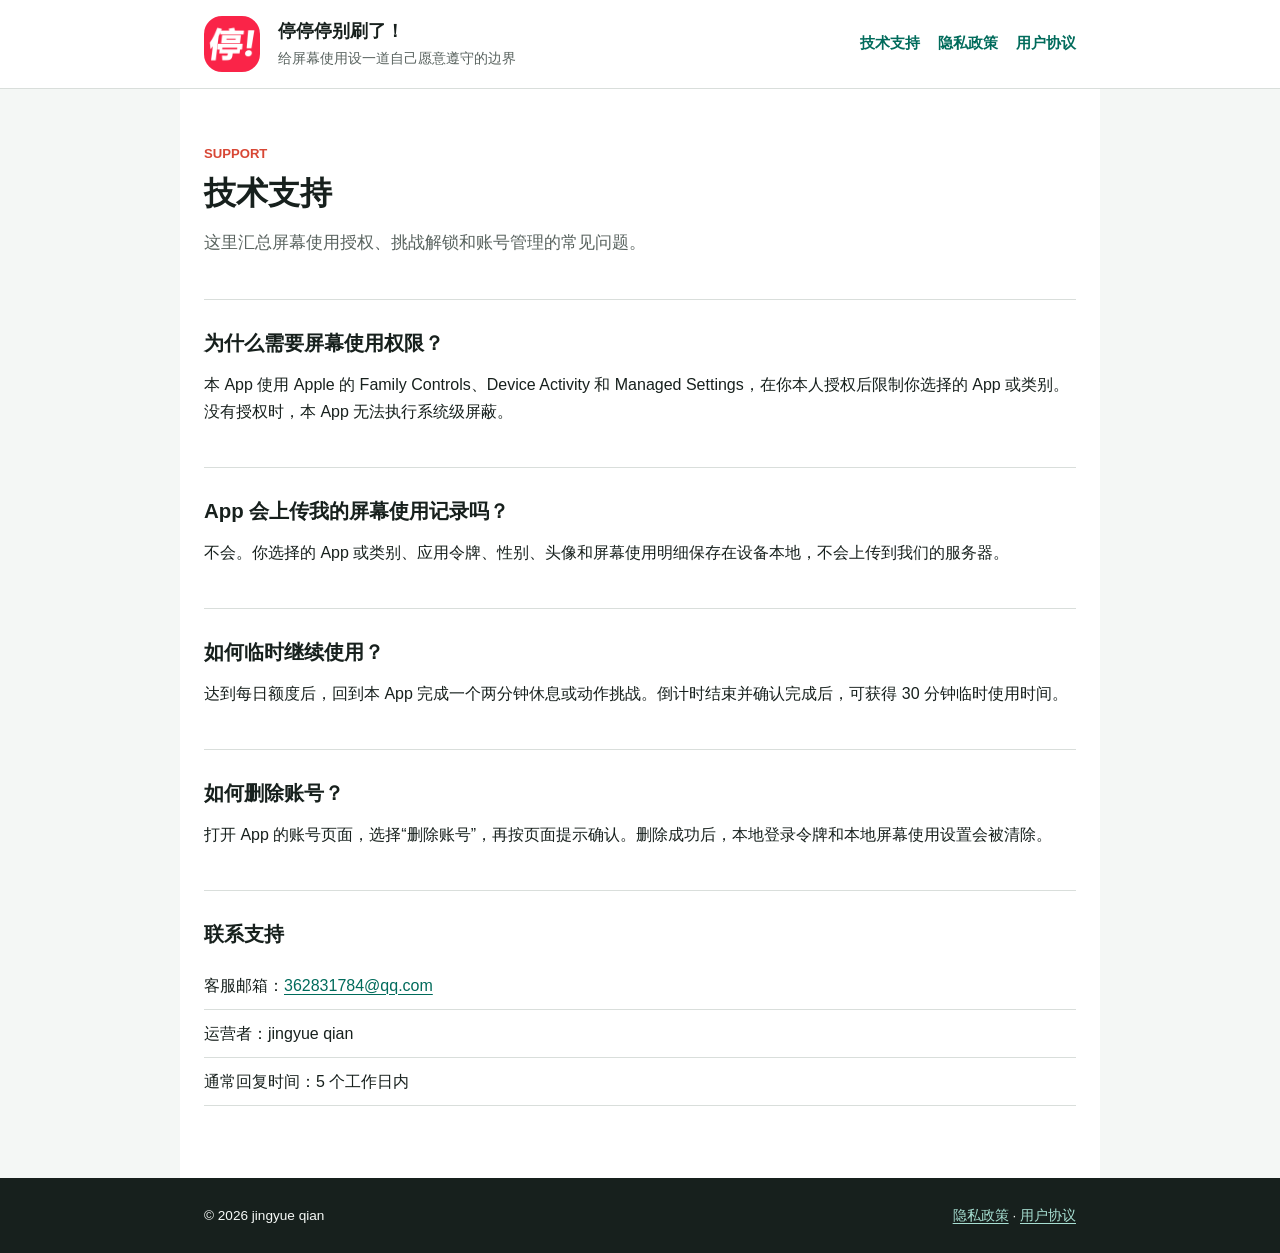
==== index.html @ c4aa42a7 "发布支持与隐私网站" ====
<!doctype html>
<html lang="zh-CN">
<head>
  <meta charset="utf-8">
  <meta name="viewport" content="width=device-width, initial-scale=1">
  <meta name="description" content="停停停别刷了！技术支持与常见问题。">
  <title>技术支持 | 停停停别刷了！</title>
  <link rel="stylesheet" href="./styles.css">
</head>
<body>
  <header class="site-header">
    <div class="header-inner">
      <img class="app-icon" src="./app-icon.png" alt="停停停别刷了！App 图标">
      <div class="brand"><strong>停停停别刷了！</strong><span>给屏幕使用设一道自己愿意遵守的边界</span></div>
      <nav class="site-nav" aria-label="法律与支持">
        <a href="./">技术支持</a>
        <a href="./privacy/">隐私政策</a>
        <a href="./terms/">用户协议</a>
      </nav>
    </div>
  </header>
  <main class="page">
    <p class="eyebrow">Support</p>
    <h1>技术支持</h1>
    <p class="lede">这里汇总屏幕使用授权、挑战解锁和账号管理的常见问题。</p>

    <h2>为什么需要屏幕使用权限？</h2>
    <p>本 App 使用 Apple 的 Family Controls、Device Activity 和 Managed Settings，在你本人授权后限制你选择的 App 或类别。没有授权时，本 App 无法执行系统级屏蔽。</p>

    <h2>App 会上传我的屏幕使用记录吗？</h2>
    <p>不会。你选择的 App 或类别、应用令牌、性别、头像和屏幕使用明细保存在设备本地，不会上传到我们的服务器。</p>

    <h2>如何临时继续使用？</h2>
    <p>达到每日额度后，回到本 App 完成一个两分钟休息或动作挑战。倒计时结束并确认完成后，可获得 30 分钟临时使用时间。</p>

    <h2>如何删除账号？</h2>
    <p>打开 App 的账号页面，选择“删除账号”，再按页面提示确认。删除成功后，本地登录令牌和本地屏幕使用设置会被清除。</p>

    <h2>联系支持</h2>
    <ul class="contact-list">
      <li>客服邮箱：<a href="mailto:362831784@qq.com">362831784@qq.com</a></li>
      <li>运营者：jingyue qian</li>
      <li>通常回复时间：5 个工作日内</li>
    </ul>
  </main>
  <footer class="site-footer"><div class="footer-inner"><span>© 2026 jingyue qian</span><span><a href="./privacy/">隐私政策</a> · <a href="./terms/">用户协议</a></span></div></footer>
</body>
</html>
---- styles.css ----
:root {
  color-scheme: light;
  --ink: #17201d;
  --muted: #59635f;
  --line: #d9dedb;
  --paper: #ffffff;
  --wash: #f4f7f5;
  --accent: #d84735;
  --accent-dark: #a72e21;
  --link: #006b5b;
}

* {
  box-sizing: border-box;
}

html {
  background: var(--wash);
  color: var(--ink);
  font-family: -apple-system, BlinkMacSystemFont, "Segoe UI", sans-serif;
  font-size: 16px;
  line-height: 1.7;
}

body {
  margin: 0;
}

a {
  color: var(--link);
  text-decoration-thickness: 1px;
  text-underline-offset: 3px;
}

a:hover {
  color: var(--accent-dark);
}

.site-header {
  background: var(--paper);
  border-bottom: 1px solid var(--line);
}

.header-inner,
.page,
.footer-inner {
  margin: 0 auto;
  max-width: 920px;
  padding-left: 24px;
  padding-right: 24px;
}

.header-inner {
  align-items: center;
  display: flex;
  gap: 18px;
  min-height: 88px;
}

.app-icon {
  border-radius: 18px;
  height: 56px;
  width: 56px;
}

.brand {
  flex: 1;
}

.brand strong,
.brand span {
  display: block;
}

.brand strong {
  font-size: 1.1rem;
}

.brand span {
  color: var(--muted);
  font-size: 0.85rem;
}

.site-nav {
  display: flex;
  flex-wrap: wrap;
  gap: 8px 18px;
}

.site-nav a {
  font-size: 0.92rem;
  font-weight: 600;
  text-decoration: none;
}

.page {
  background: var(--paper);
  min-height: calc(100vh - 190px);
  padding-bottom: 72px;
  padding-top: 54px;
}

.eyebrow {
  color: var(--accent);
  font-size: 0.82rem;
  font-weight: 700;
  margin: 0 0 8px;
  text-transform: uppercase;
}

h1,
h2,
h3 {
  line-height: 1.3;
  margin: 0;
}

h1 {
  font-size: 2rem;
}

h2 {
  border-top: 1px solid var(--line);
  font-size: 1.28rem;
  margin-top: 42px;
  padding-top: 30px;
}

h3 {
  font-size: 1rem;
  margin-top: 24px;
}

p,
ul {
  margin-bottom: 0;
  margin-top: 14px;
}

.lede,
.meta {
  color: var(--muted);
}

.lede {
  font-size: 1.05rem;
  max-width: 700px;
}

.meta {
  font-size: 0.9rem;
}

.notice {
  border-left: 4px solid var(--accent);
  margin-top: 30px;
  padding: 2px 0 2px 18px;
}

.contact-list {
  list-style: none;
  padding: 0;
}

.contact-list li {
  border-bottom: 1px solid var(--line);
  padding: 10px 0;
}

.site-footer {
  background: var(--ink);
  color: #f7faf8;
}

.footer-inner {
  display: flex;
  flex-wrap: wrap;
  font-size: 0.85rem;
  gap: 8px 22px;
  justify-content: space-between;
  padding-bottom: 26px;
  padding-top: 26px;
}

.footer-inner a {
  color: #a7dfd2;
}

@media (max-width: 680px) {
  .header-inner {
    align-items: flex-start;
    flex-wrap: wrap;
    padding-bottom: 18px;
    padding-top: 16px;
  }

  .site-nav {
    flex-basis: 100%;
  }

  .page {
    padding-top: 38px;
  }

  h1 {
    font-size: 1.7rem;
  }
}
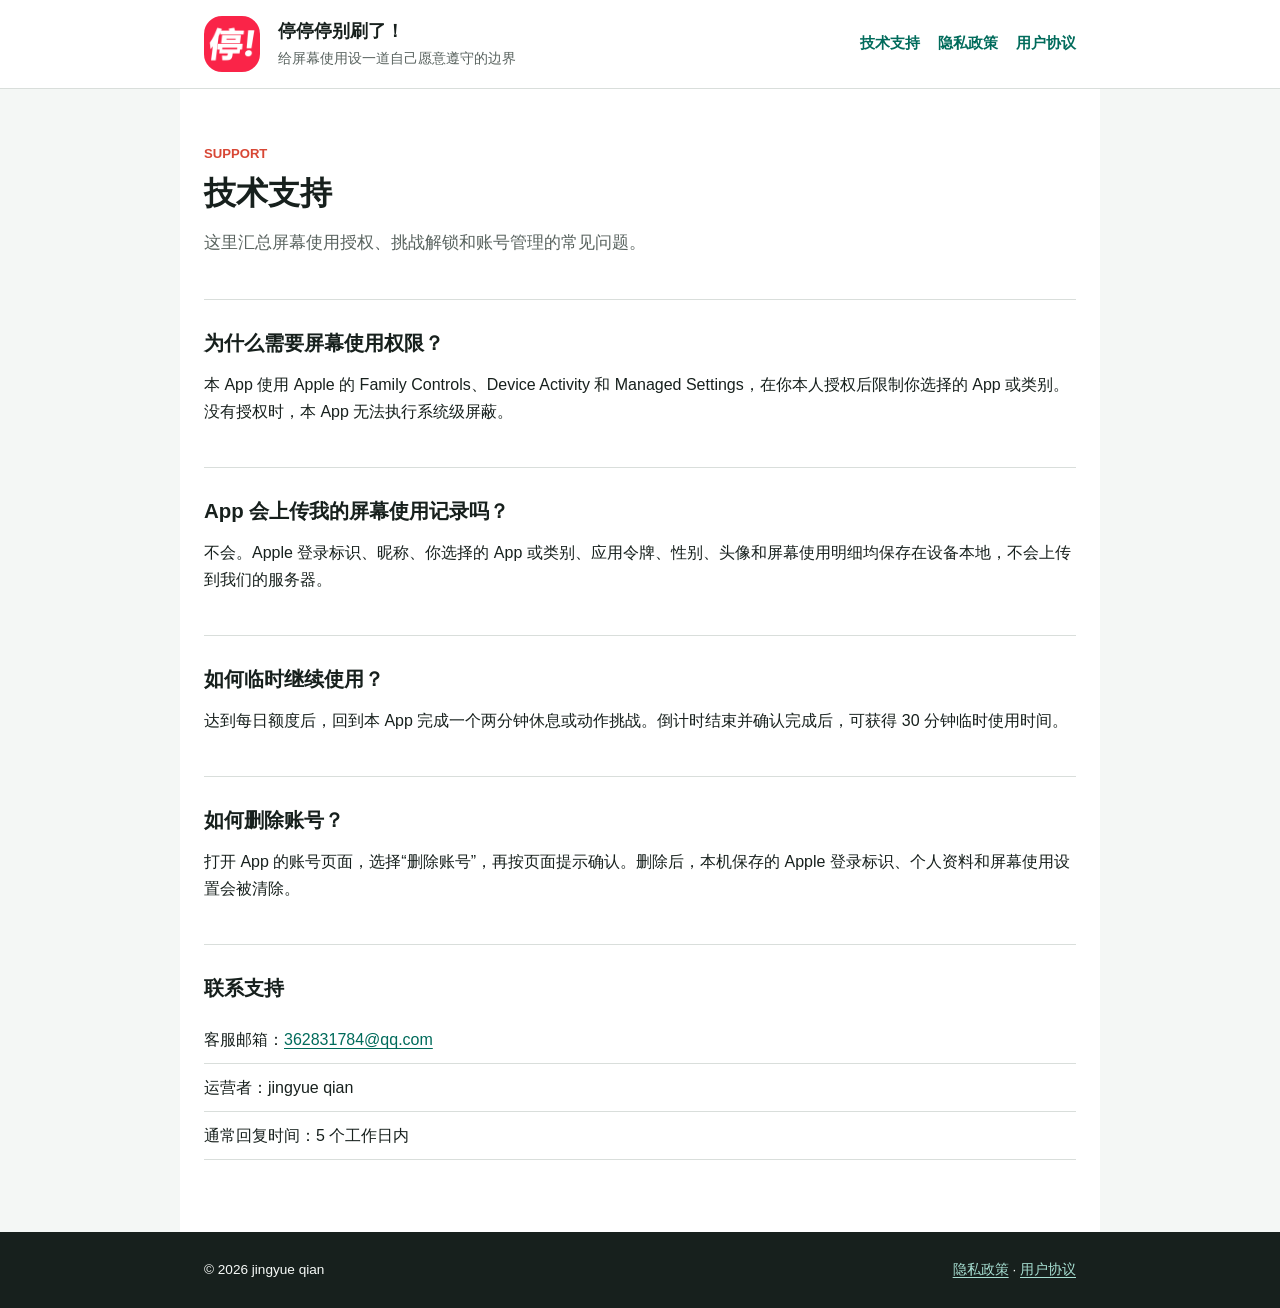
==== commit 36cfc1be: "更新 Apple 登录与本地数据说明" ====
--- a/index.html
+++ b/index.html
@@ -28,13 +28,13 @@
     <p>本 App 使用 Apple 的 Family Controls、Device Activity 和 Managed Settings，在你本人授权后限制你选择的 App 或类别。没有授权时，本 App 无法执行系统级屏蔽。</p>
 
     <h2>App 会上传我的屏幕使用记录吗？</h2>
-    <p>不会。你选择的 App 或类别、应用令牌、性别、头像和屏幕使用明细保存在设备本地，不会上传到我们的服务器。</p>
+    <p>不会。Apple 登录标识、昵称、你选择的 App 或类别、应用令牌、性别、头像和屏幕使用明细均保存在设备本地，不会上传到我们的服务器。</p>
 
     <h2>如何临时继续使用？</h2>
     <p>达到每日额度后，回到本 App 完成一个两分钟休息或动作挑战。倒计时结束并确认完成后，可获得 30 分钟临时使用时间。</p>
 
     <h2>如何删除账号？</h2>
-    <p>打开 App 的账号页面，选择“删除账号”，再按页面提示确认。删除成功后，本地登录令牌和本地屏幕使用设置会被清除。</p>
+    <p>打开 App 的账号页面，选择“删除账号”，再按页面提示确认。删除后，本机保存的 Apple 登录标识、个人资料和屏幕使用设置会被清除。</p>
 
     <h2>联系支持</h2>
     <ul class="contact-list">
